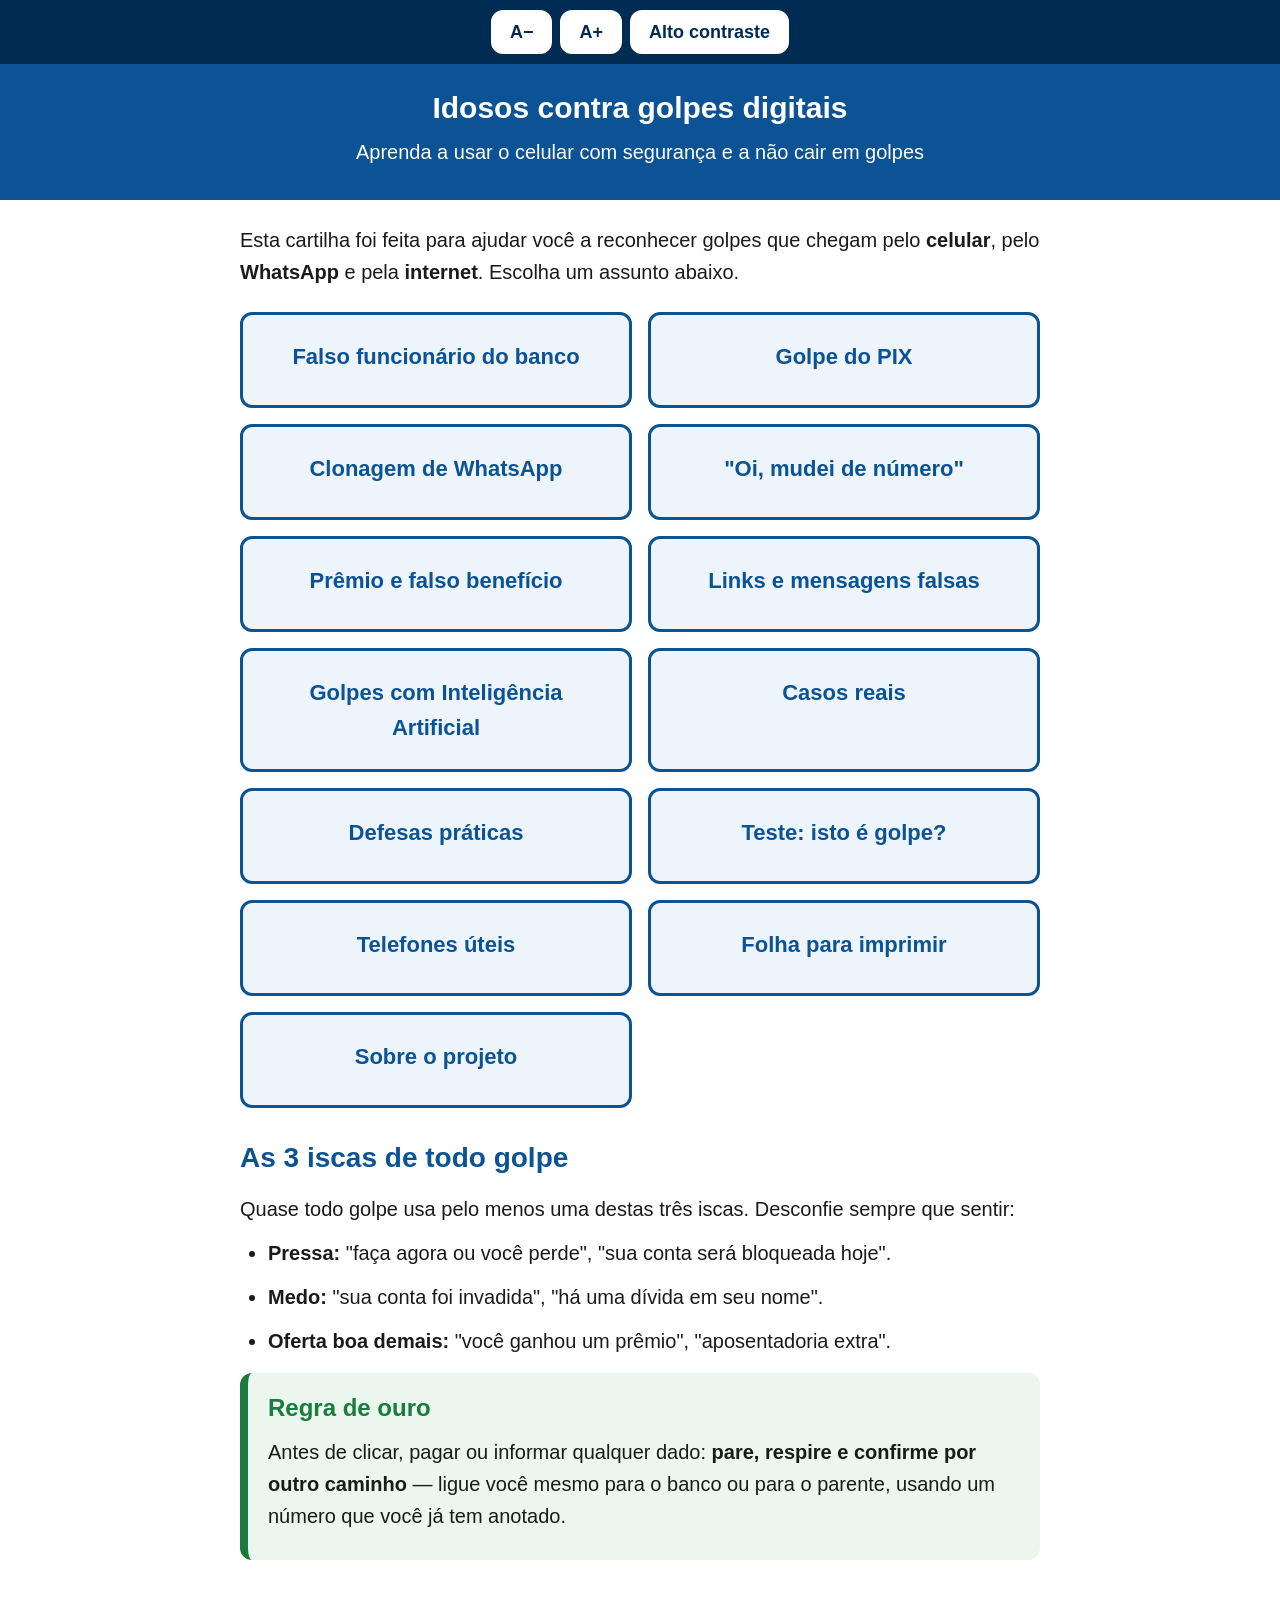
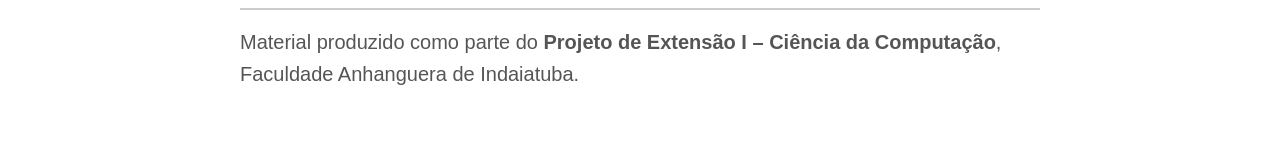
==== docs/index.html @ d151d34b "Estrutura inicial do projeto de extensão - docs/: cartilha digital acessível (16 páginas + CSS + JS)" ====
<!DOCTYPE html>
<html lang="pt-BR">
<head>
  <meta charset="UTF-8">
  <meta name="viewport" content="width=device-width, initial-scale=1.0">
  <title>Cartilha: Idosos contra golpes digitais</title>
  <link rel="stylesheet" href="style.css">
</head>
<body>
  <header class="topo">
    <h1>Idosos contra golpes digitais</h1>
    <p>Aprenda a usar o celular com segurança e a não cair em golpes</p>
  </header>

  <main>
    <p>
      Esta cartilha foi feita para ajudar você a reconhecer golpes que chegam
      pelo <strong>celular</strong>, pelo <strong>WhatsApp</strong> e pela
      <strong>internet</strong>. Escolha um assunto abaixo.
    </p>

    <nav class="menu">
      <a class="cartao" href="golpe-banco.html">Falso funcionário do banco</a>
      <a class="cartao" href="golpe-pix.html">Golpe do PIX</a>
      <a class="cartao" href="golpe-whatsapp.html">Clonagem de WhatsApp</a>
      <a class="cartao" href="golpe-mudei-numero.html">"Oi, mudei de número"</a>
      <a class="cartao" href="golpe-premio-beneficio.html">Prêmio e falso benefício</a>
      <a class="cartao" href="golpe-link-falso.html">Links e mensagens falsas</a>
      <a class="cartao" href="golpes-ia.html">Golpes com Inteligência Artificial</a>
      <a class="cartao" href="casos-reais.html">Casos reais</a>
      <a class="cartao" href="defesas-praticas.html">Defesas práticas</a>
      <a class="cartao" href="quiz.html">Teste: isto é golpe?</a>
      <a class="cartao" href="telefones-uteis.html">Telefones úteis</a>
      <a class="cartao" href="resumo-impressao.html">Folha para imprimir</a>
      <a class="cartao" href="sobre.html">Sobre o projeto</a>
    </nav>

    <h2>As 3 iscas de todo golpe</h2>
    <p>Quase todo golpe usa pelo menos uma destas três iscas. Desconfie sempre que sentir:</p>
    <ul>
      <li><strong>Pressa:</strong> "faça agora ou você perde", "sua conta será bloqueada hoje".</li>
      <li><strong>Medo:</strong> "sua conta foi invadida", "há uma dívida em seu nome".</li>
      <li><strong>Oferta boa demais:</strong> "você ganhou um prêmio", "aposentadoria extra".</li>
    </ul>

    <div class="caixa ok">
      <h3>Regra de ouro</h3>
      <p>
        Antes de clicar, pagar ou informar qualquer dado: <strong>pare, respire e
        confirme por outro caminho</strong> — ligue você mesmo para o banco ou para
        o parente, usando um número que você já tem anotado.
      </p>
    </div>
  </main>

  <footer class="rodape">
    <p>
      Material produzido como parte do <strong>Projeto de Extensão I – Ciência da
      Computação</strong>, Faculdade Anhanguera de Indaiatuba.
    </p>
  </footer>

  <script src="acessibilidade.js"></script>
</body>
</html>
---- docs/style.css ----
/* ==========================================================================
   Cartilha "Idosos contra golpes digitais"
   Folha de estilo única, com foco em ACESSIBILIDADE para pessoas idosas:
   - fonte grande (mínimo 20px, títulos bem maiores)
   - alto contraste (texto quase preto sobre fundo branco)
   - botões e links grandes, fáceis de acertar com o dedo
   - contorno visível quando o elemento está selecionado (foco)
   Estes são princípios de Interação Homem-Computador (IHC) e acessibilidade.
   ========================================================================== */

/* Reset simples */
* {
  box-sizing: border-box;
  margin: 0;
  padding: 0;
}

:root {
  --cor-texto: #1a1a1a;
  --cor-fundo: #ffffff;
  --cor-primaria: #0b5394;   /* azul escuro, bom contraste */
  --cor-perigo: #b00020;     /* vermelho para alertas de golpe */
  --cor-ok: #1b7a3d;         /* verde para "o que fazer" */
  --cor-caixa: #eef4fb;      /* azul bem claro para caixas de destaque */
  --raio: 12px;
}

body {
  font-family: "Segoe UI", Arial, Helvetica, sans-serif;
  font-size: 20px;          /* base grande */
  line-height: 1.6;
  color: var(--cor-texto);
  background: var(--cor-fundo);
  padding: 0 16px 64px;
}

/* Faixa de título no topo */
header.topo {
  background: var(--cor-primaria);
  color: #fff;
  padding: 20px 16px;
  margin: 0 -16px 24px;
  text-align: center;
}
header.topo h1 { font-size: 30px; }
header.topo p { font-size: 20px; margin-top: 4px; }

main {
  max-width: 800px;
  margin: 0 auto;
}

h2 { font-size: 28px; margin: 28px 0 12px; color: var(--cor-primaria); }
h3 { font-size: 24px; margin: 20px 0 8px; }
p, li { font-size: 20px; margin-bottom: 12px; }
ul, ol { padding-left: 28px; }

a { color: var(--cor-primaria); }

/* Botão de voltar */
.voltar {
  display: inline-block;
  margin: 16px 0;
  font-size: 20px;
  text-decoration: none;
  color: var(--cor-primaria);
  font-weight: bold;
}

/* Cartões grandes da página inicial */
.menu {
  display: grid;
  grid-template-columns: 1fr;
  gap: 16px;
  margin-top: 24px;
}
@media (min-width: 640px) {
  .menu { grid-template-columns: 1fr 1fr; }
}
.cartao {
  display: block;
  background: var(--cor-caixa);
  border: 3px solid var(--cor-primaria);
  border-radius: var(--raio);
  padding: 24px;
  font-size: 22px;
  font-weight: bold;
  text-decoration: none;
  color: var(--cor-primaria);
  text-align: center;
  min-height: 96px;
}
.cartao:hover { background: #dce9f7; }

/* Caixas de conteúdo dentro das páginas de golpe */
.caixa {
  border-radius: var(--raio);
  padding: 16px 20px;
  margin: 16px 0;
  border-left: 8px solid #999;
  background: #f6f6f6;
}
.caixa.perigo { border-left-color: var(--cor-perigo); background: #fdecef; }
.caixa.ok     { border-left-color: var(--cor-ok);     background: #eaf6ee; }
.caixa h3 { margin-top: 0; }
.caixa.perigo h3 { color: var(--cor-perigo); }
.caixa.ok h3     { color: var(--cor-ok); }

/* Botões (usados no quiz) */
button {
  font-family: inherit;
  font-size: 20px;
  padding: 14px 20px;
  border-radius: var(--raio);
  border: 3px solid var(--cor-primaria);
  background: #fff;
  color: var(--cor-primaria);
  font-weight: bold;
  cursor: pointer;
  min-height: 52px;
  width: 100%;
  margin: 8px 0;
}
button:hover { background: var(--cor-caixa); }

/* Contorno de FOCO bem visível (acessibilidade para teclado) */
a:focus, button:focus {
  outline: 4px solid #ffbf00;
  outline-offset: 2px;
}

/* Rodapé com a origem do projeto */
footer.rodape {
  max-width: 800px;
  margin: 48px auto 0;
  padding-top: 16px;
  border-top: 2px solid #ccc;
  font-size: 16px;
  color: #555;
}

/* Área de resultado do quiz */
#resultado { font-size: 22px; font-weight: bold; margin-top: 16px; }
.certo  { color: var(--cor-ok); }
.errado { color: var(--cor-perigo); }

/* ==========================================================================
   Barra de acessibilidade (criada por acessibilidade.js)
   ========================================================================== */
.barra-acessibilidade {
  display: flex;
  flex-wrap: wrap;
  gap: 8px;
  justify-content: center;
  background: #002b52;
  padding: 10px;
  margin: 0 -16px;
}
.barra-acessibilidade button {
  width: auto;
  margin: 0;
  min-height: 44px;
  padding: 8px 16px;
  background: #fff;
  color: #002b52;
  border-color: #fff;
  font-size: 18px;
}
.barra-acessibilidade button:hover { background: #ffe08a; }

/* ==========================================================================
   Modo de alto contraste (classe adicionada ao <body>)
   Fundo preto, texto amarelo/branco — ajuda quem enxerga pouco.
   ========================================================================== */
body.alto-contraste {
  background: #000;
  color: #fff;
}
body.alto-contraste header.topo { background: #000; border-bottom: 3px solid #ffd400; }
body.alto-contraste h2,
body.alto-contraste h3,
body.alto-contraste a,
body.alto-contraste .voltar,
body.alto-contraste .cartao { color: #ffd400; }
body.alto-contraste .cartao { background: #000; border-color: #ffd400; }
body.alto-contraste .caixa {
  background: #111;
  color: #fff;
  border-left-color: #ffd400;
}
body.alto-contraste .caixa.perigo h3 { color: #ff6b6b; }
body.alto-contraste .caixa.ok h3 { color: #6bff8f; }
body.alto-contraste button {
  background: #000;
  color: #ffd400;
  border-color: #ffd400;
}
body.alto-contraste .barra-acessibilidade { background: #111; }
body.alto-contraste .barra-acessibilidade button {
  background: #000; color: #ffd400; border-color: #ffd400;
}
body.alto-contraste .rodape { color: #ccc; border-top-color: #555; }
body.alto-contraste .certo  { color: #6bff8f; }
body.alto-contraste .errado { color: #ff6b6b; }
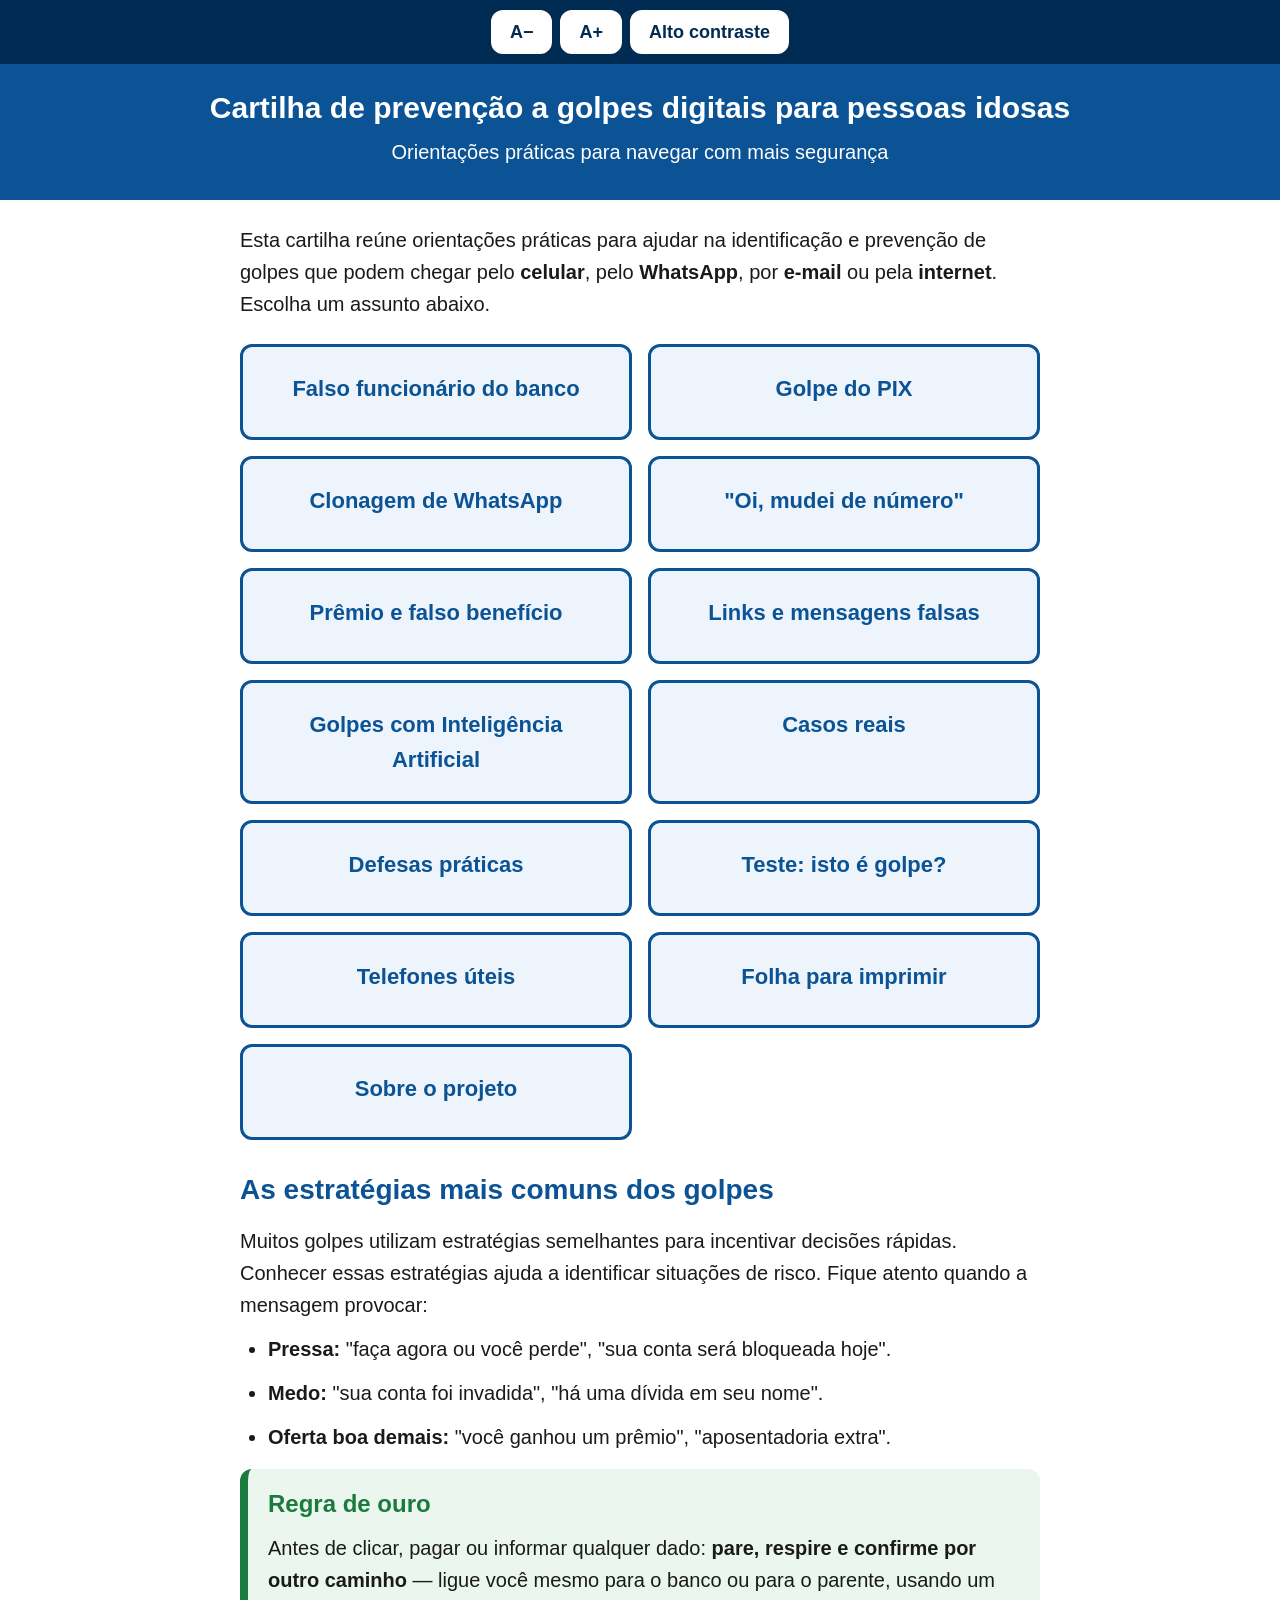
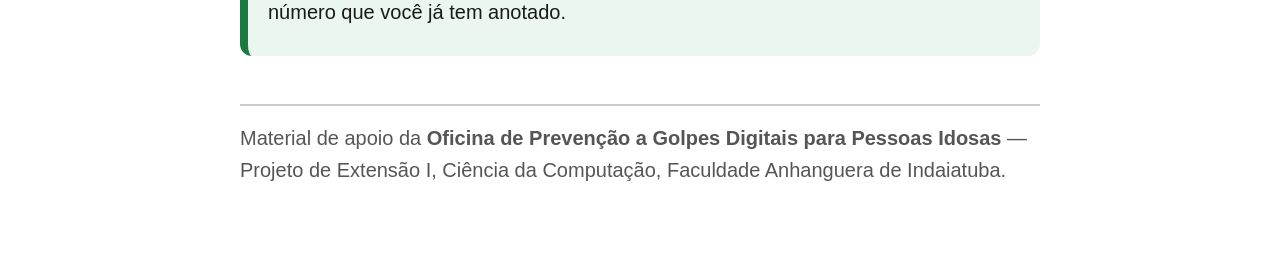
==== commit 84846c52: "Ajusta o tom da cartilha para linguagem mais inclusiva - Título passa a ser "Cartilha de prevenção a" ====
--- a/docs/index.html
+++ b/docs/index.html
@@ -3,19 +3,20 @@
 <head>
   <meta charset="UTF-8">
   <meta name="viewport" content="width=device-width, initial-scale=1.0">
-  <title>Cartilha: Idosos contra golpes digitais</title>
+  <title>Cartilha de prevenção a golpes digitais para pessoas idosas</title>
   <link rel="stylesheet" href="style.css">
 </head>
 <body>
   <header class="topo">
-    <h1>Idosos contra golpes digitais</h1>
-    <p>Aprenda a usar o celular com segurança e a não cair em golpes</p>
+    <h1>Cartilha de prevenção a golpes digitais para pessoas idosas</h1>
+    <p>Orientações práticas para navegar com mais segurança</p>
   </header>
 
   <main>
     <p>
-      Esta cartilha foi feita para ajudar você a reconhecer golpes que chegam
-      pelo <strong>celular</strong>, pelo <strong>WhatsApp</strong> e pela
+      Esta cartilha reúne orientações práticas para ajudar na identificação e
+      prevenção de golpes que podem chegar pelo <strong>celular</strong>, pelo
+      <strong>WhatsApp</strong>, por <strong>e-mail</strong> ou pela
       <strong>internet</strong>. Escolha um assunto abaixo.
     </p>
 
@@ -35,8 +36,12 @@
       <a class="cartao" href="sobre.html">Sobre o projeto</a>
     </nav>
 
-    <h2>As 3 iscas de todo golpe</h2>
-    <p>Quase todo golpe usa pelo menos uma destas três iscas. Desconfie sempre que sentir:</p>
+    <h2>As estratégias mais comuns dos golpes</h2>
+    <p>
+      Muitos golpes utilizam estratégias semelhantes para incentivar decisões
+      rápidas. Conhecer essas estratégias ajuda a identificar situações de risco.
+      Fique atento quando a mensagem provocar:
+    </p>
     <ul>
       <li><strong>Pressa:</strong> "faça agora ou você perde", "sua conta será bloqueada hoje".</li>
       <li><strong>Medo:</strong> "sua conta foi invadida", "há uma dívida em seu nome".</li>
@@ -55,8 +60,9 @@
 
   <footer class="rodape">
     <p>
-      Material produzido como parte do <strong>Projeto de Extensão I – Ciência da
-      Computação</strong>, Faculdade Anhanguera de Indaiatuba.
+      Material de apoio da <strong>Oficina de Prevenção a Golpes Digitais para
+      Pessoas Idosas</strong> — Projeto de Extensão I, Ciência da Computação,
+      Faculdade Anhanguera de Indaiatuba.
     </p>
   </footer>
 
--- a/docs/style.css
+++ b/docs/style.css
@@ -1,5 +1,5 @@
 /* ==========================================================================
-   Cartilha "Idosos contra golpes digitais"
+   Cartilha de prevenção a golpes digitais para pessoas idosas
    Folha de estilo única, com foco em ACESSIBILIDADE para pessoas idosas:
    - fonte grande (mínimo 20px, títulos bem maiores)
    - alto contraste (texto quase preto sobre fundo branco)
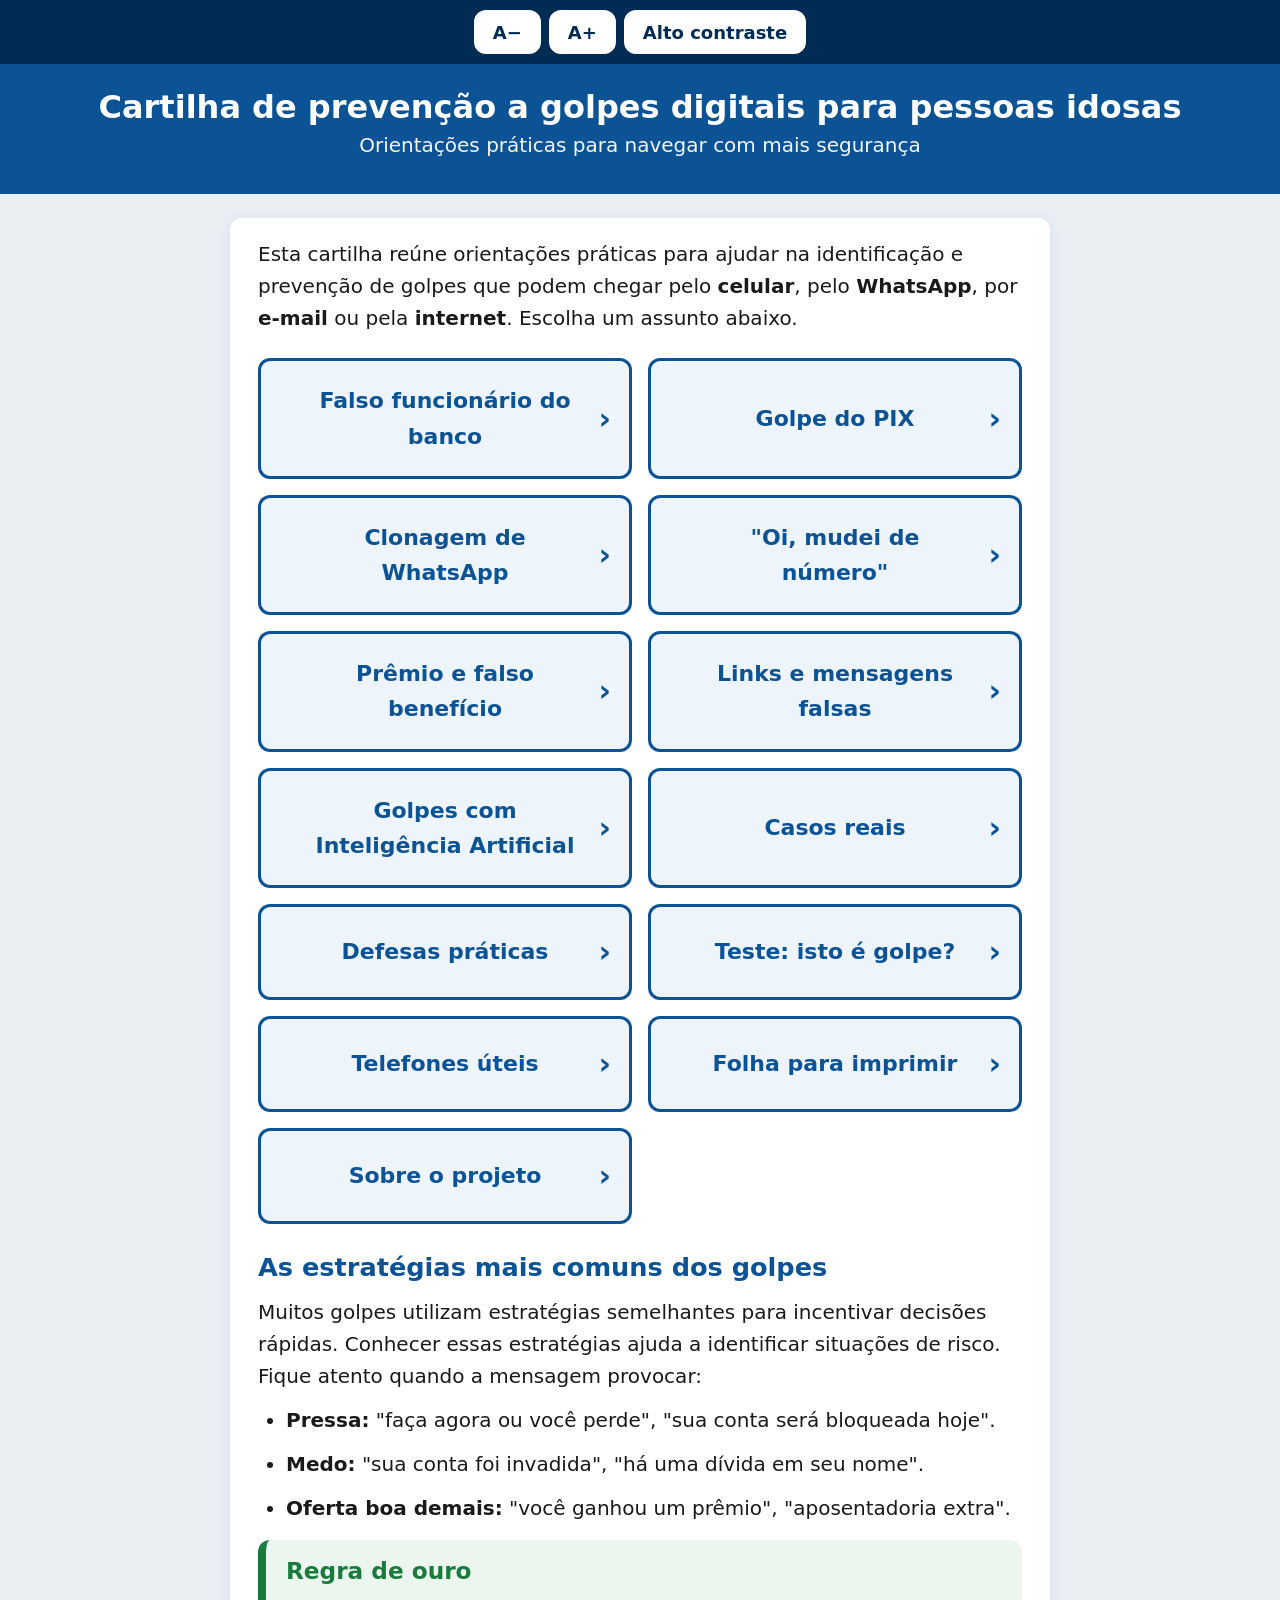
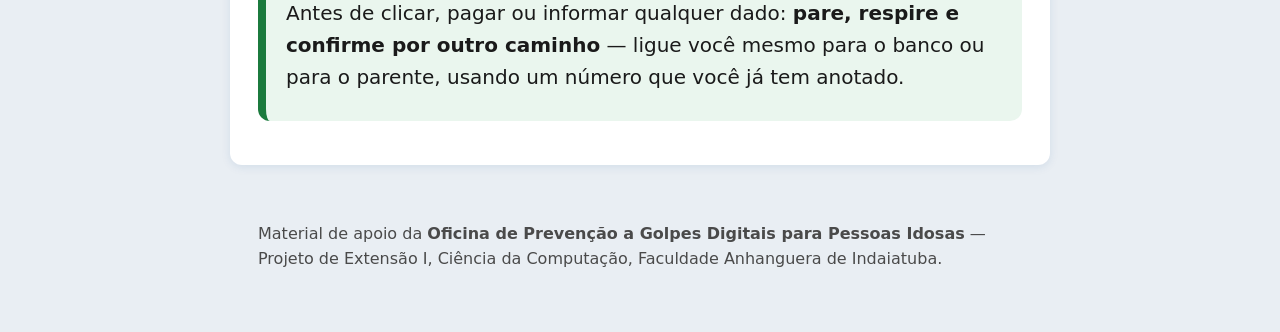
==== commit da6b6859: "Melhorias de UI/UX e acessibilidade na cartilha - Hierarquia de títulos: caixas de conteúdo passam d" ====
--- a/docs/index.html
+++ b/docs/index.html
@@ -49,7 +49,7 @@
     </ul>
 
     <div class="caixa ok">
-      <h3>Regra de ouro</h3>
+      <h2>Regra de ouro</h2>
       <p>
         Antes de clicar, pagar ou informar qualquer dado: <strong>pare, respire e
         confirme por outro caminho</strong> — ligue você mesmo para o banco ou para
--- a/docs/style.css
+++ b/docs/style.css
@@ -1,10 +1,11 @@
 /* ==========================================================================
    Cartilha de prevenção a golpes digitais para pessoas idosas
    Folha de estilo única, com foco em ACESSIBILIDADE para pessoas idosas:
-   - fonte grande (mínimo 20px, títulos bem maiores)
-   - alto contraste (texto quase preto sobre fundo branco)
+   - fonte grande, escala fluida (clamp) para caber bem no celular
+   - alto contraste (texto quase preto sobre fundo branco) + modo alto contraste
    - botões e links grandes, fáceis de acertar com o dedo
    - contorno visível quando o elemento está selecionado (foco)
+   - retorno visual (hover/focus) discreto, respeitando prefers-reduced-motion
    Estes são princípios de Interação Homem-Computador (IHC) e acessibilidade.
    ========================================================================== */
 
@@ -17,55 +18,87 @@
 
 :root {
   --cor-texto: #1a1a1a;
-  --cor-fundo: #ffffff;
-  --cor-primaria: #0b5394;   /* azul escuro, bom contraste */
-  --cor-perigo: #b00020;     /* vermelho para alertas de golpe */
-  --cor-ok: #1b7a3d;         /* verde para "o que fazer" */
-  --cor-caixa: #eef4fb;      /* azul bem claro para caixas de destaque */
+  --cor-pagina: #e9eef3;      /* fundo da página (atrás do conteúdo) */
+  --cor-superficie: #ffffff;  /* fundo do bloco de conteúdo */
+  --cor-primaria: #0b5394;    /* azul escuro, bom contraste */
+  --cor-primaria-escura: #08406f;
+  --cor-perigo: #b00020;      /* vermelho para alertas de golpe */
+  --cor-ok: #1b7a3d;          /* verde para "o que fazer" */
+  --cor-caixa: #eef4fb;       /* azul bem claro para caixas de destaque */
+  --cor-neutra: #f1f3f5;      /* cinza claro para caixas neutras */
   --raio: 12px;
-}
+  --sombra: 0 2px 10px rgba(11, 83, 148, 0.10);
+}
+
+html { font-size: 100%; }     /* base 16px; A+/A- pode aumentar via body */
 
 body {
-  font-family: "Segoe UI", Arial, Helvetica, sans-serif;
-  font-size: 20px;          /* base grande */
+  font-family: system-ui, -apple-system, "Segoe UI", Roboto, Arial, sans-serif;
+  font-size: 1.25rem;         /* ~20px: base grande */
   line-height: 1.6;
   color: var(--cor-texto);
-  background: var(--cor-fundo);
-  padding: 0 16px 64px;
-}
-
-/* Faixa de título no topo */
+  background: var(--cor-pagina);
+  padding-bottom: 48px;
+}
+
+/* Faixa de título no topo (ocupa toda a largura) */
 header.topo {
   background: var(--cor-primaria);
   color: #fff;
-  padding: 20px 16px;
-  margin: 0 -16px 24px;
+  padding: 24px 16px;
   text-align: center;
 }
-header.topo h1 { font-size: 30px; }
-header.topo p { font-size: 20px; margin-top: 4px; }
-
+header.topo h1 {
+  font-size: clamp(1.6rem, 4.8vw, 2rem);
+  line-height: 1.2;
+}
+header.topo p {
+  font-size: clamp(1.05rem, 3vw, 1.25rem);
+  line-height: 1.3;
+  margin-top: 6px;
+  opacity: 0.95;
+}
+
+/* Bloco central de conteúdo, apresentado como um "cartão" sobre a página */
 main {
-  max-width: 800px;
-  margin: 0 auto;
-}
-
-h2 { font-size: 28px; margin: 28px 0 12px; color: var(--cor-primaria); }
-h3 { font-size: 24px; margin: 20px 0 8px; }
-p, li { font-size: 20px; margin-bottom: 12px; }
+  max-width: 820px;
+  margin: 24px auto 0;
+  padding: 20px 28px 28px;
+  background: var(--cor-superficie);
+  border-radius: var(--raio);
+  box-shadow: var(--sombra);
+}
+@media (max-width: 600px) {
+  main { margin: 12px 10px 0; padding: 14px 16px 20px; }
+}
+
+h2 {
+  font-size: clamp(1.35rem, 3.6vw, 1.6rem);
+  line-height: 1.25;
+  margin: 28px 0 12px;
+  color: var(--cor-primaria);
+}
+h3 {
+  font-size: clamp(1.2rem, 3vw, 1.35rem);
+  line-height: 1.3;
+  margin: 20px 0 8px;
+}
+p, li { font-size: 1.25rem; margin-bottom: 12px; }
 ul, ol { padding-left: 28px; }
 
 a { color: var(--cor-primaria); }
+a:hover { color: var(--cor-primaria-escura); }
 
 /* Botão de voltar */
 .voltar {
   display: inline-block;
   margin: 16px 0;
-  font-size: 20px;
+  font-size: 1.25rem;
   text-decoration: none;
   color: var(--cor-primaria);
   font-weight: bold;
 }
+.voltar:hover { text-decoration: underline; }
 
 /* Cartões grandes da página inicial */
 .menu {
@@ -78,38 +111,56 @@
   .menu { grid-template-columns: 1fr 1fr; }
 }
 .cartao {
-  display: block;
+  position: relative;
+  display: flex;
+  align-items: center;
+  justify-content: center;
+  text-align: center;
+  min-height: 96px;
+  padding: 22px 44px;      /* espaço à direita para a seta */
   background: var(--cor-caixa);
   border: 3px solid var(--cor-primaria);
   border-radius: var(--raio);
-  padding: 24px;
-  font-size: 22px;
+  font-size: 1.375rem;
   font-weight: bold;
   text-decoration: none;
   color: var(--cor-primaria);
-  text-align: center;
-  min-height: 96px;
-}
-.cartao:hover { background: #dce9f7; }
-
-/* Caixas de conteúdo dentro das páginas de golpe */
+  transition: transform 0.12s ease, box-shadow 0.12s ease, background 0.12s ease;
+}
+.cartao::after {          /* seta indicando que leva a outra página */
+  content: "›";
+  position: absolute;
+  right: 18px;
+  top: 50%;
+  transform: translateY(-50%);
+  font-size: 1.9rem;
+  line-height: 1;
+}
+.cartao:hover,
+.cartao:focus-visible {
+  background: #dce9f7;
+  transform: translateY(-2px);
+  box-shadow: 0 6px 16px rgba(11, 83, 148, 0.22);
+}
+
+/* Caixas de conteúdo dentro das páginas */
 .caixa {
   border-radius: var(--raio);
   padding: 16px 20px;
   margin: 16px 0;
-  border-left: 8px solid #999;
-  background: #f6f6f6;
+  border-left: 8px solid #8a94a0;
+  background: var(--cor-neutra);
 }
 .caixa.perigo { border-left-color: var(--cor-perigo); background: #fdecef; }
 .caixa.ok     { border-left-color: var(--cor-ok);     background: #eaf6ee; }
-.caixa h3 { margin-top: 0; }
-.caixa.perigo h3 { color: var(--cor-perigo); }
-.caixa.ok h3     { color: var(--cor-ok); }
+.caixa h2 { margin-top: 0; font-size: clamp(1.25rem, 3.2vw, 1.45rem); }
+.caixa.perigo h2 { color: var(--cor-perigo); }
+.caixa.ok h2     { color: var(--cor-ok); }
 
 /* Botões (usados no quiz) */
 button {
   font-family: inherit;
-  font-size: 20px;
+  font-size: 1.25rem;
   padding: 14px 20px;
   border-radius: var(--raio);
   border: 3px solid var(--cor-primaria);
@@ -120,29 +171,60 @@
   min-height: 52px;
   width: 100%;
   margin: 8px 0;
+  transition: background 0.12s ease;
 }
 button:hover { background: var(--cor-caixa); }
+button:disabled { opacity: 0.55; cursor: default; }
 
 /* Contorno de FOCO bem visível (acessibilidade para teclado) */
-a:focus, button:focus {
+a:focus-visible,
+button:focus-visible,
+.cartao:focus-visible {
   outline: 4px solid #ffbf00;
-  outline-offset: 2px;
+  outline-offset: 3px;
+}
+
+/* Quem não suporta :focus-visible ainda recebe um contorno no foco */
+a:focus, button:focus { outline: 3px solid #ffbf00; outline-offset: 2px; }
+
+/* Respeita quem pediu menos animação */
+@media (prefers-reduced-motion: reduce) {
+  * { transition: none !important; }
+  .cartao:hover, .cartao:focus-visible { transform: none; }
 }
 
 /* Rodapé com a origem do projeto */
 footer.rodape {
-  max-width: 800px;
-  margin: 48px auto 0;
-  padding-top: 16px;
-  border-top: 2px solid #ccc;
-  font-size: 16px;
-  color: #555;
-}
-
-/* Área de resultado do quiz */
-#resultado { font-size: 22px; font-weight: bold; margin-top: 16px; }
-.certo  { color: var(--cor-ok); }
-.errado { color: var(--cor-perigo); }
+  max-width: 820px;
+  margin: 40px auto 0;
+  padding: 16px 28px 0;
+  font-size: 1rem;
+  color: #4a4a4a;
+}
+footer.rodape p { font-size: 1rem; }
+
+/* ==========================================================================
+   Quiz
+   ========================================================================== */
+#contador {
+  display: inline-block;
+  background: var(--cor-primaria);
+  color: #fff;
+  font-weight: bold;
+  font-size: 1rem;
+  padding: 4px 14px;
+  border-radius: 999px;
+}
+#resultado { font-size: 1.375rem; font-weight: bold; margin-top: 16px; }
+/* Quando há texto de retorno, ele vira uma caixa com cor + símbolo */
+#resultado.certo,
+#resultado.errado {
+  padding: 14px 18px;
+  border-radius: var(--raio);
+  border-left: 8px solid;
+}
+#resultado.certo  { color: var(--cor-ok);     background: #eaf6ee; border-left-color: var(--cor-ok); }
+#resultado.errado { color: var(--cor-perigo); background: #fdecef; border-left-color: var(--cor-perigo); }
 
 /* ==========================================================================
    Barra de acessibilidade (criada por acessibilidade.js)
@@ -154,7 +236,6 @@
   justify-content: center;
   background: #002b52;
   padding: 10px;
-  margin: 0 -16px;
 }
 .barra-acessibilidade button {
   width: auto;
@@ -164,7 +245,7 @@
   background: #fff;
   color: #002b52;
   border-color: #fff;
-  font-size: 18px;
+  font-size: 1.125rem;
 }
 .barra-acessibilidade button:hover { background: #ffe08a; }
 
@@ -172,9 +253,11 @@
    Modo de alto contraste (classe adicionada ao <body>)
    Fundo preto, texto amarelo/branco — ajuda quem enxerga pouco.
    ========================================================================== */
-body.alto-contraste {
+body.alto-contraste { background: #000; color: #fff; }
+body.alto-contraste main {
   background: #000;
-  color: #fff;
+  box-shadow: none;
+  border: 2px solid #ffd400;
 }
 body.alto-contraste header.topo { background: #000; border-bottom: 3px solid #ffd400; }
 body.alto-contraste h2,
@@ -188,8 +271,8 @@
   color: #fff;
   border-left-color: #ffd400;
 }
-body.alto-contraste .caixa.perigo h3 { color: #ff6b6b; }
-body.alto-contraste .caixa.ok h3 { color: #6bff8f; }
+body.alto-contraste .caixa.perigo h2 { color: #ff6b6b; }
+body.alto-contraste .caixa.ok h2 { color: #6bff8f; }
 body.alto-contraste button {
   background: #000;
   color: #ffd400;
@@ -199,6 +282,7 @@
 body.alto-contraste .barra-acessibilidade button {
   background: #000; color: #ffd400; border-color: #ffd400;
 }
-body.alto-contraste .rodape { color: #ccc; border-top-color: #555; }
-body.alto-contraste .certo  { color: #6bff8f; }
-body.alto-contraste .errado { color: #ff6b6b; }
+body.alto-contraste .rodape { color: #eee; }
+body.alto-contraste #contador { background: #ffd400; color: #000; }
+body.alto-contraste #resultado.certo  { background: #062b12; color: #6bff8f; border-left-color: #6bff8f; }
+body.alto-contraste #resultado.errado { background: #2b0610; color: #ff6b6b; border-left-color: #ff6b6b; }
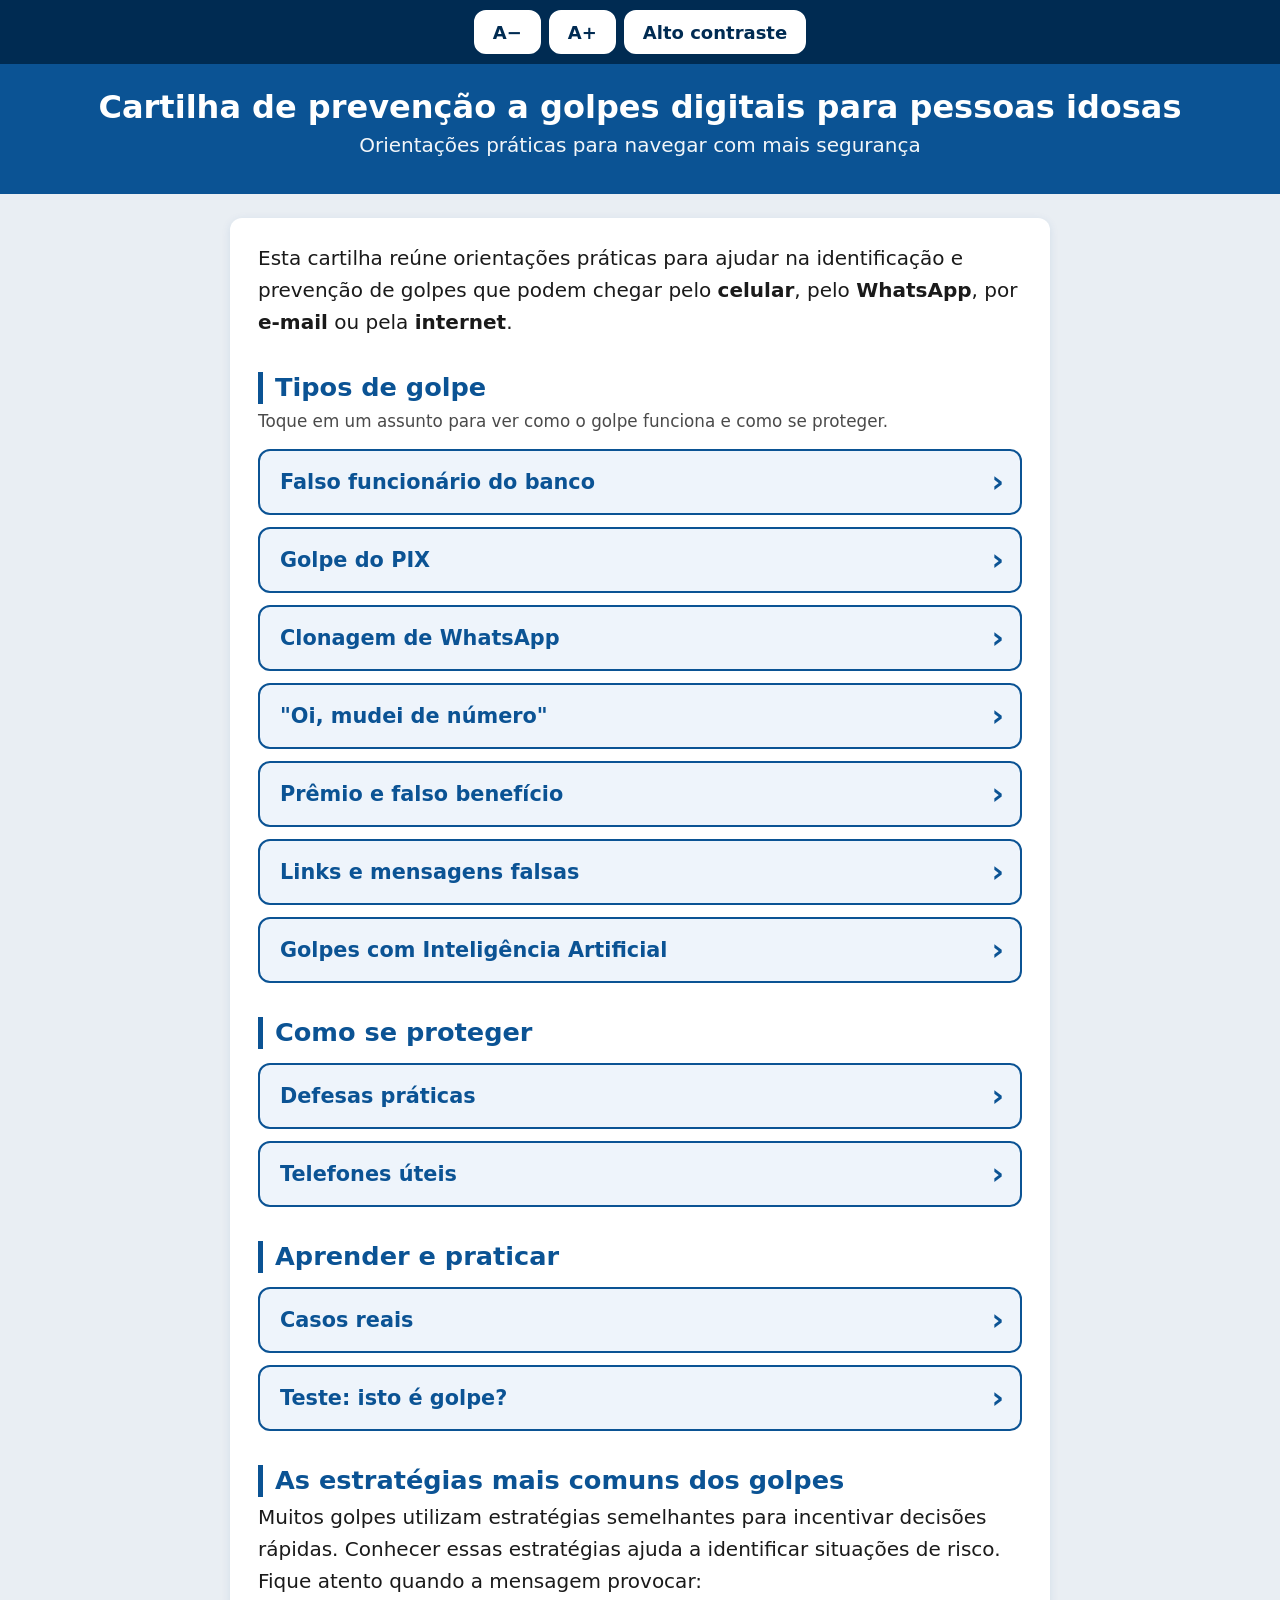
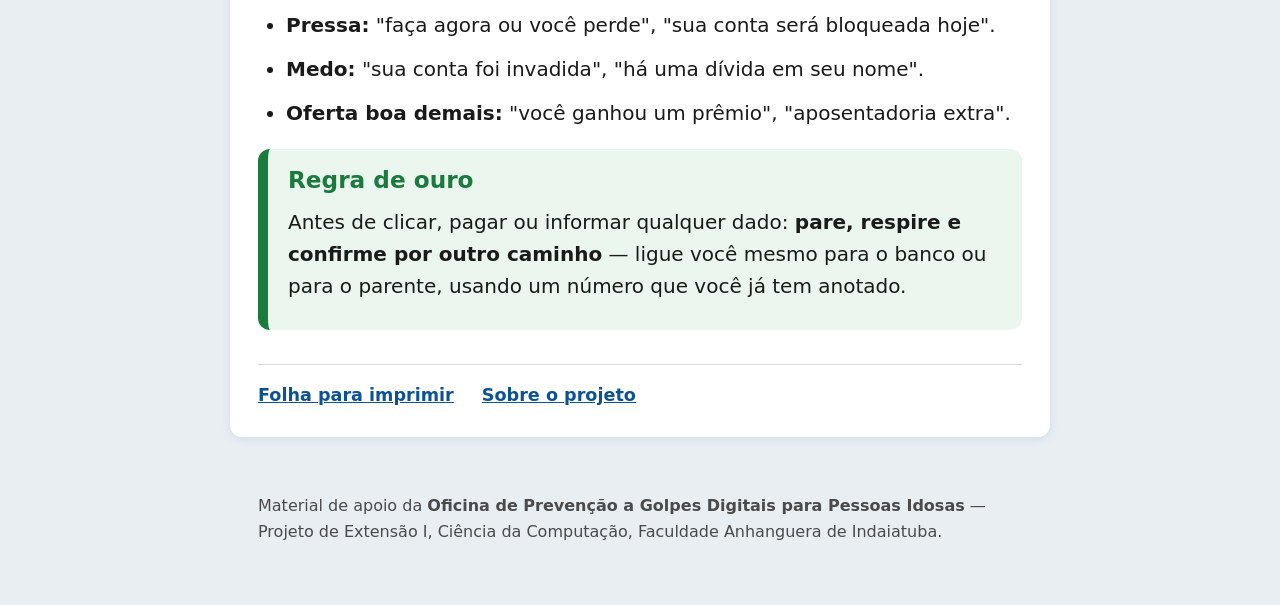
==== commit 3a540bc3: "Reorganiza a página inicial em seções e coluna única Antes: 16 botões num único bloco de 2 colunas, " ====
--- a/docs/index.html
+++ b/docs/index.html
@@ -13,49 +13,70 @@
   </header>
 
   <main>
-    <p>
+    <p class="intro">
       Esta cartilha reúne orientações práticas para ajudar na identificação e
       prevenção de golpes que podem chegar pelo <strong>celular</strong>, pelo
       <strong>WhatsApp</strong>, por <strong>e-mail</strong> ou pela
-      <strong>internet</strong>. Escolha um assunto abaixo.
+      <strong>internet</strong>.
     </p>
 
-    <nav class="menu">
-      <a class="cartao" href="golpe-banco.html">Falso funcionário do banco</a>
-      <a class="cartao" href="golpe-pix.html">Golpe do PIX</a>
-      <a class="cartao" href="golpe-whatsapp.html">Clonagem de WhatsApp</a>
-      <a class="cartao" href="golpe-mudei-numero.html">"Oi, mudei de número"</a>
-      <a class="cartao" href="golpe-premio-beneficio.html">Prêmio e falso benefício</a>
-      <a class="cartao" href="golpe-link-falso.html">Links e mensagens falsas</a>
-      <a class="cartao" href="golpes-ia.html">Golpes com Inteligência Artificial</a>
-      <a class="cartao" href="casos-reais.html">Casos reais</a>
-      <a class="cartao" href="defesas-praticas.html">Defesas práticas</a>
-      <a class="cartao" href="quiz.html">Teste: isto é golpe?</a>
-      <a class="cartao" href="telefones-uteis.html">Telefones úteis</a>
-      <a class="cartao" href="resumo-impressao.html">Folha para imprimir</a>
-      <a class="cartao" href="sobre.html">Sobre o projeto</a>
+    <section class="grupo">
+      <h2>Tipos de golpe</h2>
+      <p class="grupo-dica">Toque em um assunto para ver como o golpe funciona e como se proteger.</p>
+      <nav class="menu" aria-label="Tipos de golpe">
+        <a class="cartao" href="golpe-banco.html">Falso funcionário do banco</a>
+        <a class="cartao" href="golpe-pix.html">Golpe do PIX</a>
+        <a class="cartao" href="golpe-whatsapp.html">Clonagem de WhatsApp</a>
+        <a class="cartao" href="golpe-mudei-numero.html">"Oi, mudei de número"</a>
+        <a class="cartao" href="golpe-premio-beneficio.html">Prêmio e falso benefício</a>
+        <a class="cartao" href="golpe-link-falso.html">Links e mensagens falsas</a>
+        <a class="cartao" href="golpes-ia.html">Golpes com Inteligência Artificial</a>
+      </nav>
+    </section>
+
+    <section class="grupo">
+      <h2>Como se proteger</h2>
+      <nav class="menu" aria-label="Como se proteger">
+        <a class="cartao" href="defesas-praticas.html">Defesas práticas</a>
+        <a class="cartao" href="telefones-uteis.html">Telefones úteis</a>
+      </nav>
+    </section>
+
+    <section class="grupo">
+      <h2>Aprender e praticar</h2>
+      <nav class="menu" aria-label="Aprender e praticar">
+        <a class="cartao" href="casos-reais.html">Casos reais</a>
+        <a class="cartao" href="quiz.html">Teste: isto é golpe?</a>
+      </nav>
+    </section>
+
+    <section class="grupo">
+      <h2>As estratégias mais comuns dos golpes</h2>
+      <p>
+        Muitos golpes utilizam estratégias semelhantes para incentivar decisões
+        rápidas. Conhecer essas estratégias ajuda a identificar situações de risco.
+        Fique atento quando a mensagem provocar:
+      </p>
+      <ul>
+        <li><strong>Pressa:</strong> "faça agora ou você perde", "sua conta será bloqueada hoje".</li>
+        <li><strong>Medo:</strong> "sua conta foi invadida", "há uma dívida em seu nome".</li>
+        <li><strong>Oferta boa demais:</strong> "você ganhou um prêmio", "aposentadoria extra".</li>
+      </ul>
+
+      <div class="caixa ok destaque">
+        <h2>Regra de ouro</h2>
+        <p>
+          Antes de clicar, pagar ou informar qualquer dado: <strong>pare, respire
+          e confirme por outro caminho</strong> — ligue você mesmo para o banco ou
+          para o parente, usando um número que você já tem anotado.
+        </p>
+      </div>
+    </section>
+
+    <nav class="links-material" aria-label="Sobre este material">
+      <a href="resumo-impressao.html">Folha para imprimir</a>
+      <a href="sobre.html">Sobre o projeto</a>
     </nav>
-
-    <h2>As estratégias mais comuns dos golpes</h2>
-    <p>
-      Muitos golpes utilizam estratégias semelhantes para incentivar decisões
-      rápidas. Conhecer essas estratégias ajuda a identificar situações de risco.
-      Fique atento quando a mensagem provocar:
-    </p>
-    <ul>
-      <li><strong>Pressa:</strong> "faça agora ou você perde", "sua conta será bloqueada hoje".</li>
-      <li><strong>Medo:</strong> "sua conta foi invadida", "há uma dívida em seu nome".</li>
-      <li><strong>Oferta boa demais:</strong> "você ganhou um prêmio", "aposentadoria extra".</li>
-    </ul>
-
-    <div class="caixa ok">
-      <h2>Regra de ouro</h2>
-      <p>
-        Antes de clicar, pagar ou informar qualquer dado: <strong>pare, respire e
-        confirme por outro caminho</strong> — ligue você mesmo para o banco ou para
-        o parente, usando um número que você já tem anotado.
-      </p>
-    </div>
   </main>
 
   <footer class="rodape">
--- a/docs/style.css
+++ b/docs/style.css
@@ -100,28 +100,42 @@
 }
 .voltar:hover { text-decoration: underline; }
 
-/* Cartões grandes da página inicial */
+/* Texto de abertura da página inicial */
+.intro { margin-top: 4px; }
+
+/* Grupos temáticos da página inicial */
+.grupo { margin: 34px 0; }
+.grupo > h2 {
+  border-left: 5px solid var(--cor-primaria);
+  padding-left: 12px;
+  margin-bottom: 4px;
+}
+.grupo-dica {
+  color: #4a4a4a;
+  font-size: 1.05rem;
+  margin: 4px 0 0;
+}
+
+/* Caixa "Regra de ouro" em destaque no topo */
+.caixa.destaque { margin: 20px 0 8px; border-left-width: 10px; }
+
+/* Lista de assuntos — sempre uma coluna, como uma lista tocável */
 .menu {
-  display: grid;
-  grid-template-columns: 1fr;
-  gap: 16px;
-  margin-top: 24px;
-}
-@media (min-width: 640px) {
-  .menu { grid-template-columns: 1fr 1fr; }
+  display: flex;
+  flex-direction: column;
+  gap: 12px;
+  margin-top: 14px;
 }
 .cartao {
   position: relative;
   display: flex;
   align-items: center;
-  justify-content: center;
-  text-align: center;
-  min-height: 96px;
-  padding: 22px 44px;      /* espaço à direita para a seta */
+  min-height: 66px;
+  padding: 14px 46px 14px 20px;   /* espaço à direita para a seta */
   background: var(--cor-caixa);
-  border: 3px solid var(--cor-primaria);
-  border-radius: var(--raio);
-  font-size: 1.375rem;
+  border: 2px solid var(--cor-primaria);
+  border-radius: var(--raio);
+  font-size: 1.3rem;
   font-weight: bold;
   text-decoration: none;
   color: var(--cor-primaria);
@@ -130,7 +144,7 @@
 .cartao::after {          /* seta indicando que leva a outra página */
   content: "›";
   position: absolute;
-  right: 18px;
+  right: 16px;
   top: 50%;
   transform: translateY(-50%);
   font-size: 1.9rem;
@@ -139,9 +153,20 @@
 .cartao:hover,
 .cartao:focus-visible {
   background: #dce9f7;
-  transform: translateY(-2px);
-  box-shadow: 0 6px 16px rgba(11, 83, 148, 0.22);
-}
+  transform: translateX(3px);
+  box-shadow: 0 4px 12px rgba(11, 83, 148, 0.20);
+}
+
+/* Links secundários (folha para imprimir, sobre) — sem peso de botão */
+.links-material {
+  display: flex;
+  flex-wrap: wrap;
+  gap: 8px 28px;
+  margin-top: 32px;
+  padding-top: 16px;
+  border-top: 1px solid #d5dde4;
+}
+.links-material a { font-weight: bold; font-size: 1.1rem; }
 
 /* Caixas de conteúdo dentro das páginas */
 .caixa {
@@ -283,6 +308,9 @@
   background: #000; color: #ffd400; border-color: #ffd400;
 }
 body.alto-contraste .rodape { color: #eee; }
+body.alto-contraste .grupo > h2 { border-left-color: #ffd400; }
+body.alto-contraste .grupo-dica { color: #ccc; }
+body.alto-contraste .links-material { border-top-color: #555; }
 body.alto-contraste #contador { background: #ffd400; color: #000; }
 body.alto-contraste #resultado.certo  { background: #062b12; color: #6bff8f; border-left-color: #6bff8f; }
 body.alto-contraste #resultado.errado { background: #2b0610; color: #ff6b6b; border-left-color: #ff6b6b; }
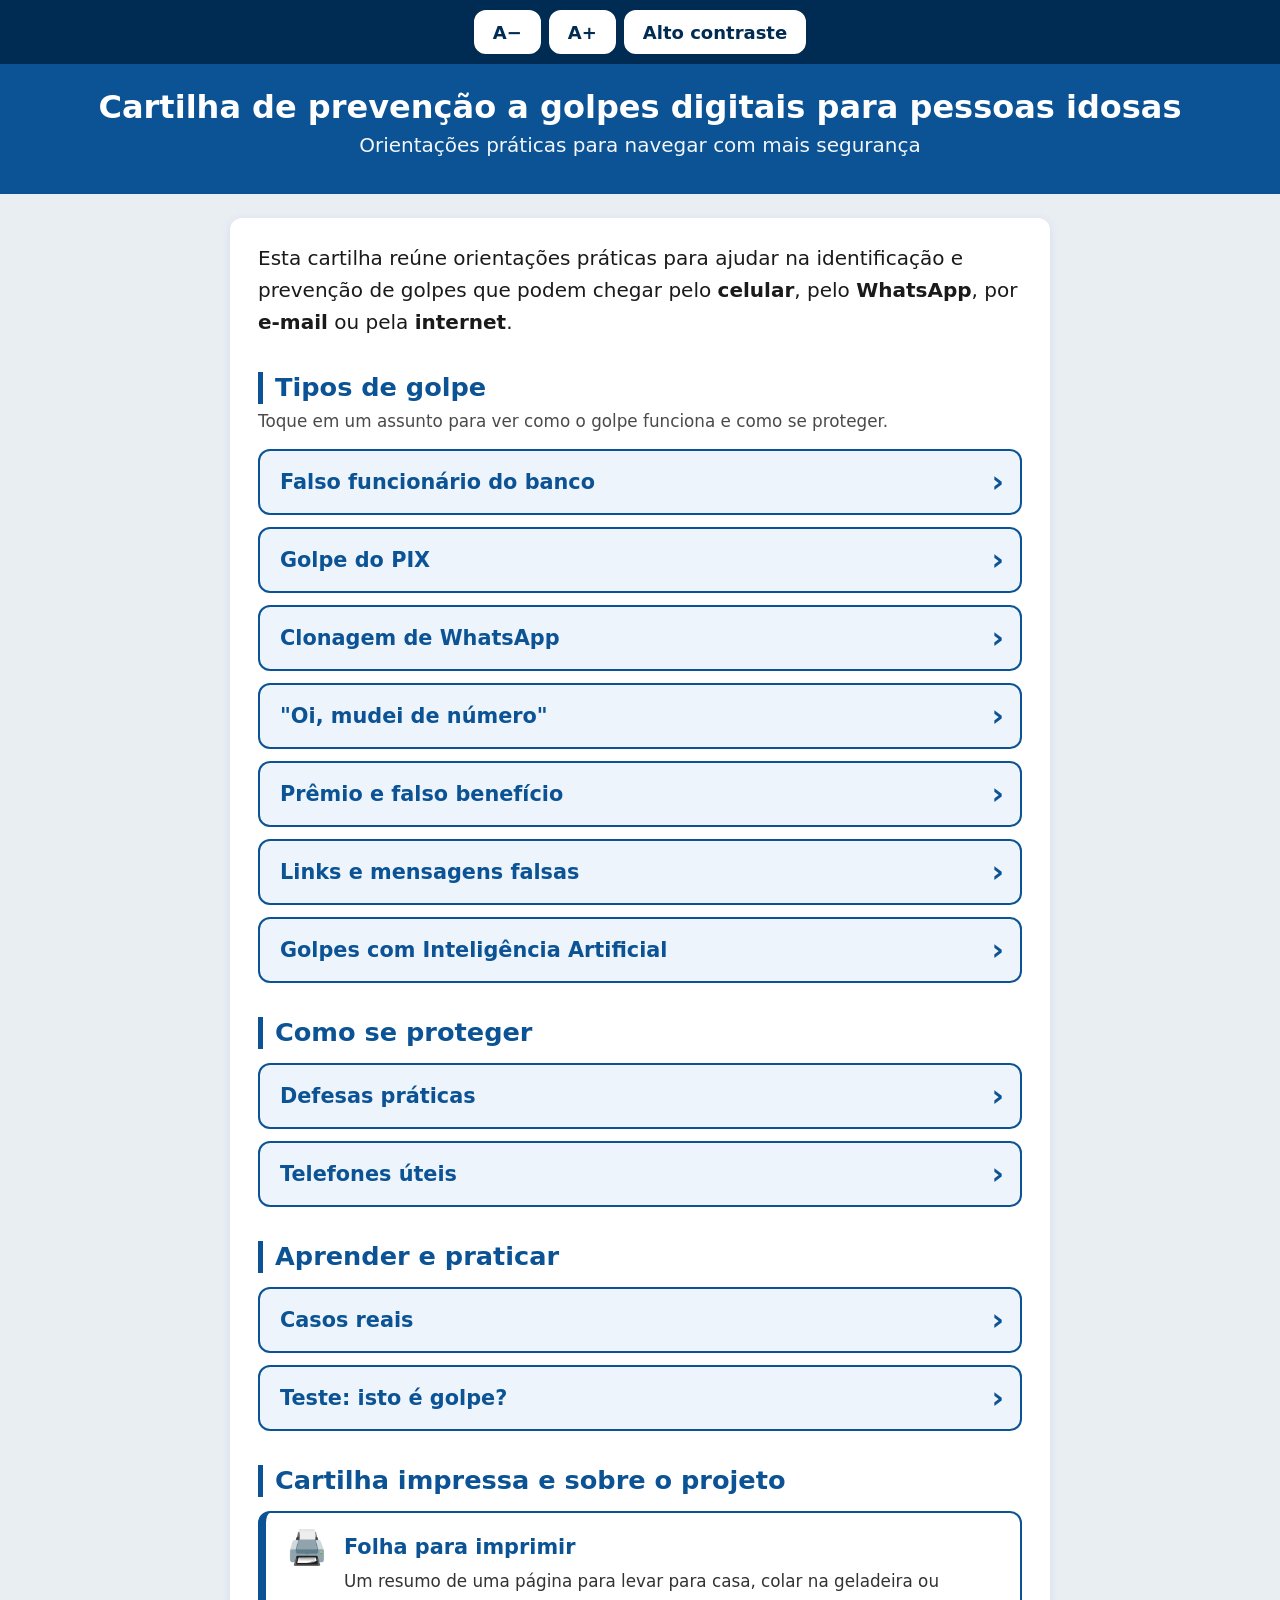
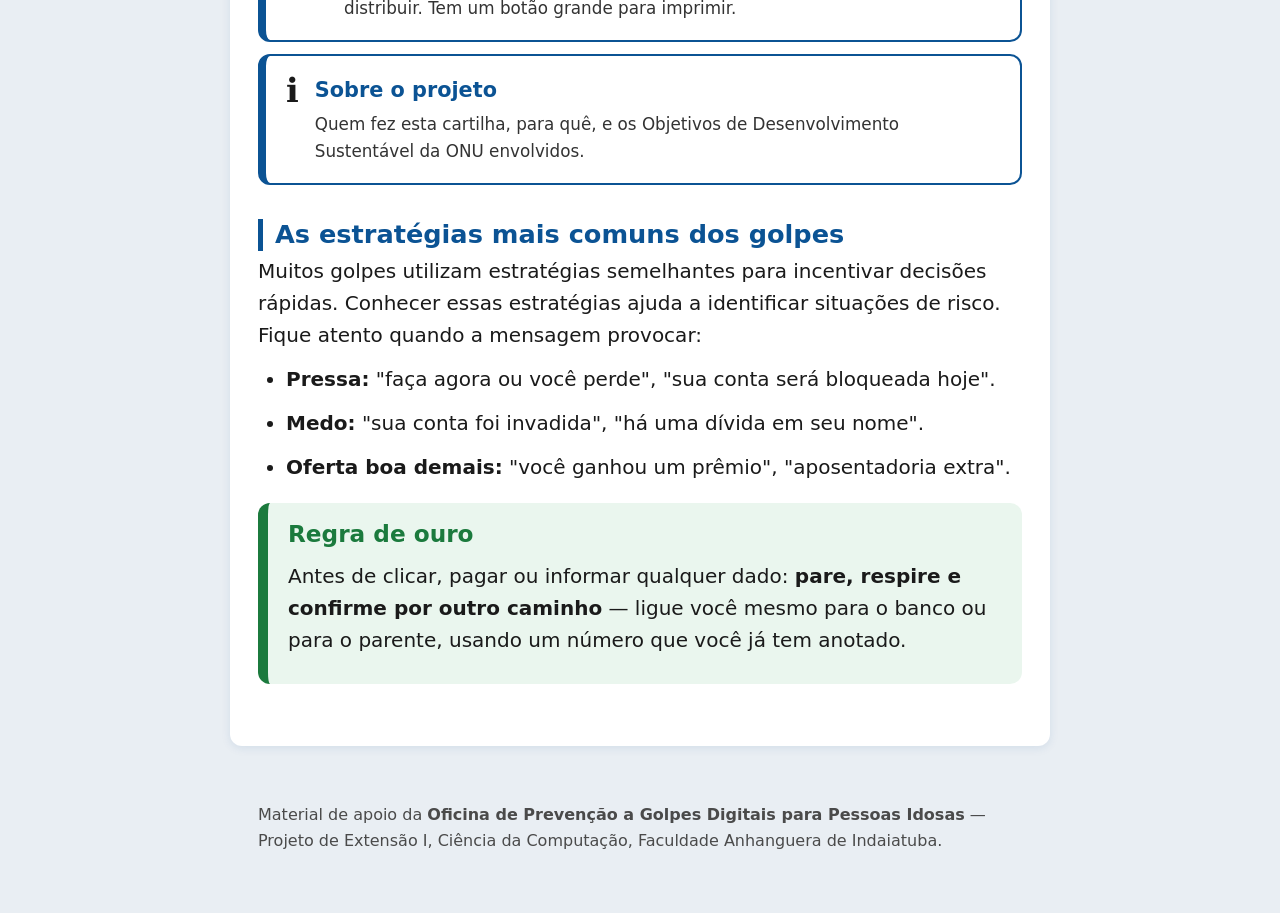
==== commit 2080bde0: "Botão grande de imprimir e painéis em destaque na página inicial - resumo-impressao.html: botão "Imp" ====
--- a/docs/index.html
+++ b/docs/index.html
@@ -51,6 +51,26 @@
     </section>
 
     <section class="grupo">
+      <h2>Cartilha impressa e sobre o projeto</h2>
+      <div class="paineis">
+        <a class="painel" href="resumo-impressao.html">
+          <span class="painel-icone" aria-hidden="true">🖨️</span>
+          <span class="painel-texto">
+            <strong>Folha para imprimir</strong>
+            <span>Um resumo de uma página para levar para casa, colar na geladeira ou distribuir. Tem um botão grande para imprimir.</span>
+          </span>
+        </a>
+        <a class="painel" href="sobre.html">
+          <span class="painel-icone" aria-hidden="true">ℹ️</span>
+          <span class="painel-texto">
+            <strong>Sobre o projeto</strong>
+            <span>Quem fez esta cartilha, para quê, e os Objetivos de Desenvolvimento Sustentável da ONU envolvidos.</span>
+          </span>
+        </a>
+      </div>
+    </section>
+
+    <section class="grupo">
       <h2>As estratégias mais comuns dos golpes</h2>
       <p>
         Muitos golpes utilizam estratégias semelhantes para incentivar decisões
@@ -73,10 +93,6 @@
       </div>
     </section>
 
-    <nav class="links-material" aria-label="Sobre este material">
-      <a href="resumo-impressao.html">Folha para imprimir</a>
-      <a href="sobre.html">Sobre o projeto</a>
-    </nav>
   </main>
 
   <footer class="rodape">
--- a/docs/style.css
+++ b/docs/style.css
@@ -157,16 +157,36 @@
   box-shadow: 0 4px 12px rgba(11, 83, 148, 0.20);
 }
 
-/* Links secundários (folha para imprimir, sobre) — sem peso de botão */
-.links-material {
-  display: flex;
-  flex-wrap: wrap;
-  gap: 8px 28px;
-  margin-top: 32px;
-  padding-top: 16px;
-  border-top: 1px solid #d5dde4;
-}
-.links-material a { font-weight: bold; font-size: 1.1rem; }
+/* Painéis "Cartilha impressa" e "Sobre o projeto" — destaque próprio,
+   diferente dos cartões de assunto (fundo branco, ícone e descrição) */
+.paineis {
+  display: flex;
+  flex-direction: column;
+  gap: 12px;
+  margin-top: 14px;
+}
+.painel {
+  display: flex;
+  align-items: flex-start;
+  gap: 16px;
+  padding: 18px 20px;
+  background: #fff;
+  border: 2px solid var(--cor-primaria);
+  border-left-width: 8px;
+  border-radius: var(--raio);
+  text-decoration: none;
+  color: var(--cor-texto);
+  transition: background 0.12s ease, box-shadow 0.12s ease;
+}
+.painel:hover,
+.painel:focus-visible {
+  background: var(--cor-caixa);
+  box-shadow: 0 4px 12px rgba(11, 83, 148, 0.18);
+}
+.painel-icone { font-size: 2.1rem; line-height: 1; flex-shrink: 0; }
+.painel-texto { display: flex; flex-direction: column; gap: 4px; }
+.painel-texto strong { color: var(--cor-primaria); font-size: 1.3rem; }
+.painel-texto span { font-size: 1.05rem; color: #333; }
 
 /* Caixas de conteúdo dentro das páginas */
 .caixa {
@@ -310,7 +330,10 @@
 body.alto-contraste .rodape { color: #eee; }
 body.alto-contraste .grupo > h2 { border-left-color: #ffd400; }
 body.alto-contraste .grupo-dica { color: #ccc; }
-body.alto-contraste .links-material { border-top-color: #555; }
+body.alto-contraste .painel { background: #000; border-color: #ffd400; color: #fff; }
+body.alto-contraste .painel-texto strong { color: #ffd400; }
+body.alto-contraste .painel-texto span { color: #eee; }
+body.alto-contraste .btn-imprimir { background: #000; color: #ffd400; border-color: #ffd400; }
 body.alto-contraste #contador { background: #ffd400; color: #000; }
 body.alto-contraste #resultado.certo  { background: #062b12; color: #6bff8f; border-left-color: #6bff8f; }
 body.alto-contraste #resultado.errado { background: #2b0610; color: #ff6b6b; border-left-color: #ff6b6b; }
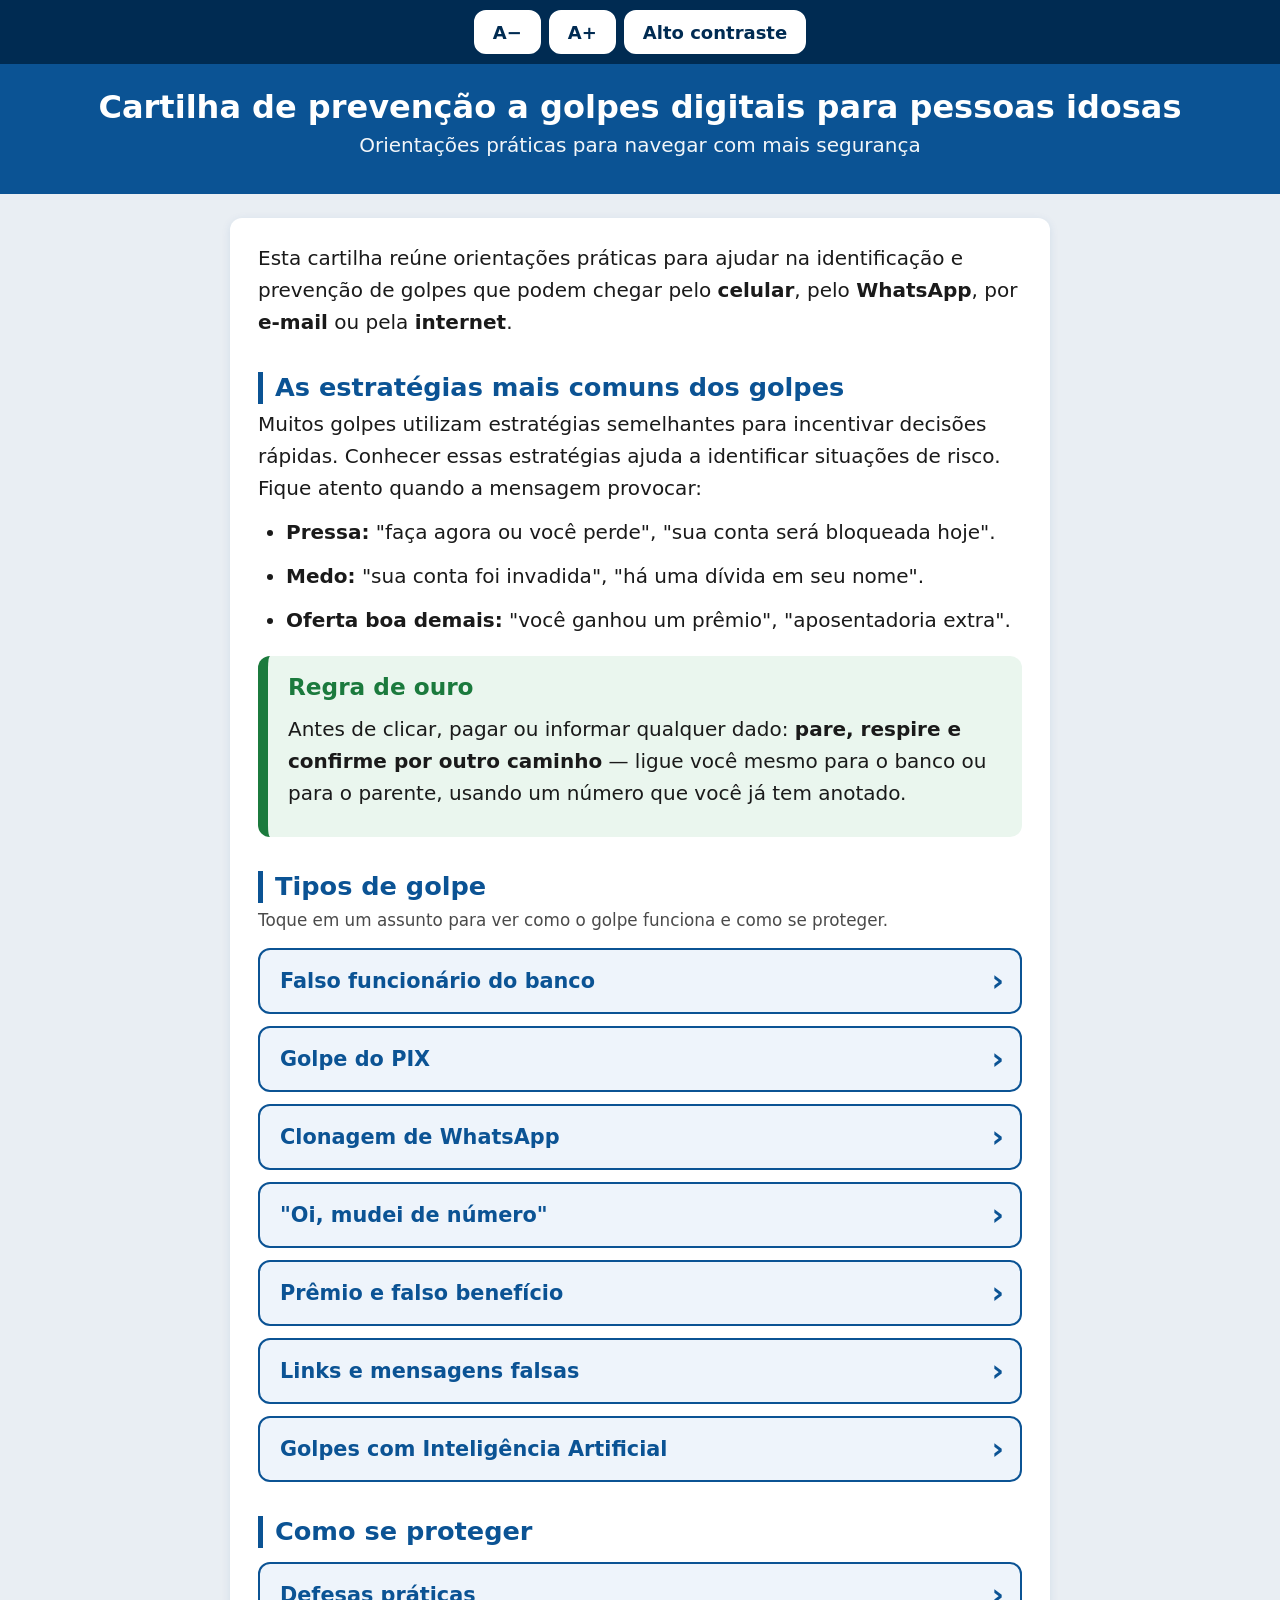
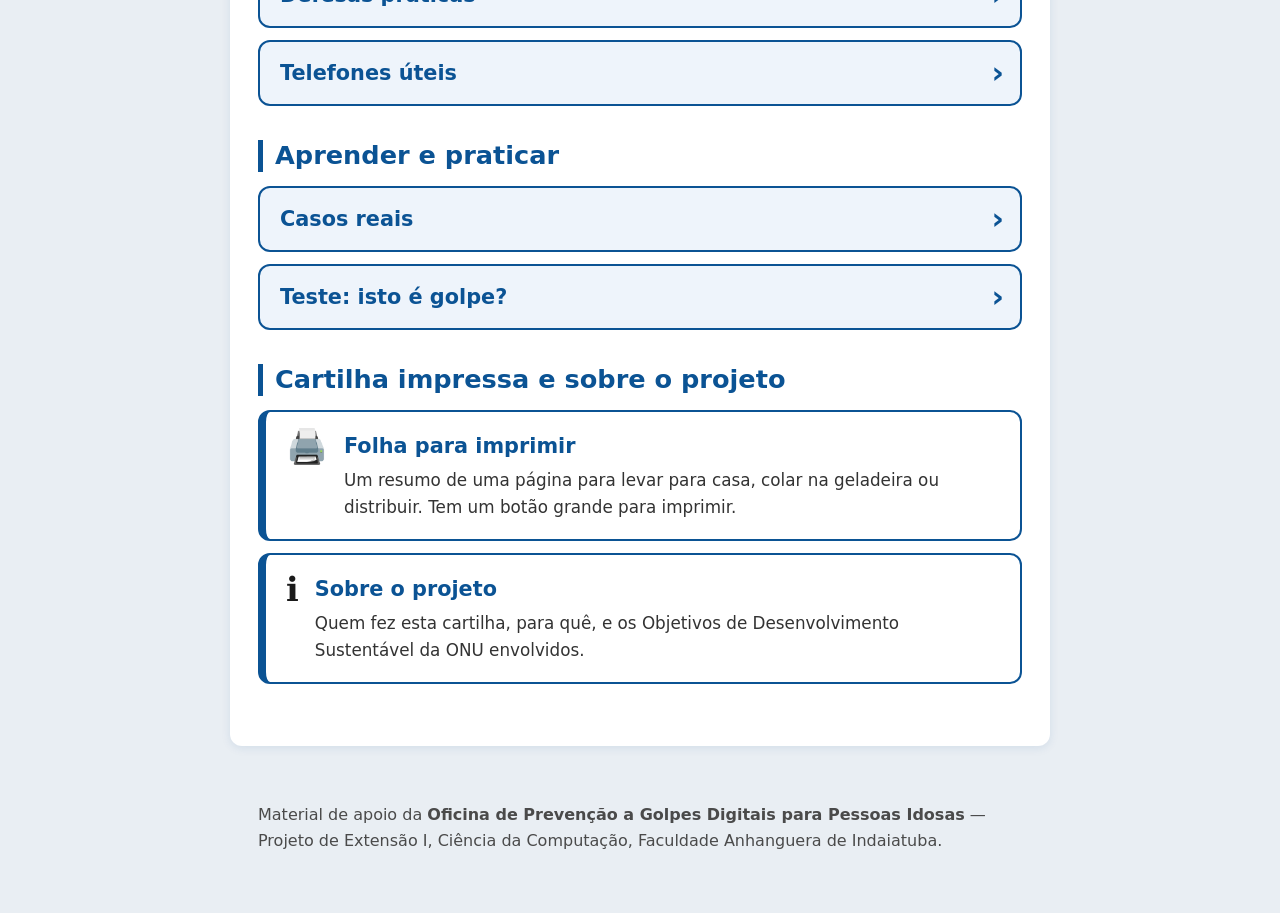
==== commit 65c9ff5f: "Move "estratégias comuns" e "Regra de ouro" para o topo da página Conteúdo essencial de prevenção ag" ====
--- a/docs/index.html
+++ b/docs/index.html
@@ -19,6 +19,29 @@
       <strong>WhatsApp</strong>, por <strong>e-mail</strong> ou pela
       <strong>internet</strong>.
     </p>
+
+    <section class="grupo">
+      <h2>As estratégias mais comuns dos golpes</h2>
+      <p>
+        Muitos golpes utilizam estratégias semelhantes para incentivar decisões
+        rápidas. Conhecer essas estratégias ajuda a identificar situações de risco.
+        Fique atento quando a mensagem provocar:
+      </p>
+      <ul>
+        <li><strong>Pressa:</strong> "faça agora ou você perde", "sua conta será bloqueada hoje".</li>
+        <li><strong>Medo:</strong> "sua conta foi invadida", "há uma dívida em seu nome".</li>
+        <li><strong>Oferta boa demais:</strong> "você ganhou um prêmio", "aposentadoria extra".</li>
+      </ul>
+
+      <div class="caixa ok destaque">
+        <h2>Regra de ouro</h2>
+        <p>
+          Antes de clicar, pagar ou informar qualquer dado: <strong>pare, respire
+          e confirme por outro caminho</strong> — ligue você mesmo para o banco ou
+          para o parente, usando um número que você já tem anotado.
+        </p>
+      </div>
+    </section>
 
     <section class="grupo">
       <h2>Tipos de golpe</h2>
@@ -70,29 +93,6 @@
       </div>
     </section>
 
-    <section class="grupo">
-      <h2>As estratégias mais comuns dos golpes</h2>
-      <p>
-        Muitos golpes utilizam estratégias semelhantes para incentivar decisões
-        rápidas. Conhecer essas estratégias ajuda a identificar situações de risco.
-        Fique atento quando a mensagem provocar:
-      </p>
-      <ul>
-        <li><strong>Pressa:</strong> "faça agora ou você perde", "sua conta será bloqueada hoje".</li>
-        <li><strong>Medo:</strong> "sua conta foi invadida", "há uma dívida em seu nome".</li>
-        <li><strong>Oferta boa demais:</strong> "você ganhou um prêmio", "aposentadoria extra".</li>
-      </ul>
-
-      <div class="caixa ok destaque">
-        <h2>Regra de ouro</h2>
-        <p>
-          Antes de clicar, pagar ou informar qualquer dado: <strong>pare, respire
-          e confirme por outro caminho</strong> — ligue você mesmo para o banco ou
-          para o parente, usando um número que você já tem anotado.
-        </p>
-      </div>
-    </section>
-
   </main>
 
   <footer class="rodape">
